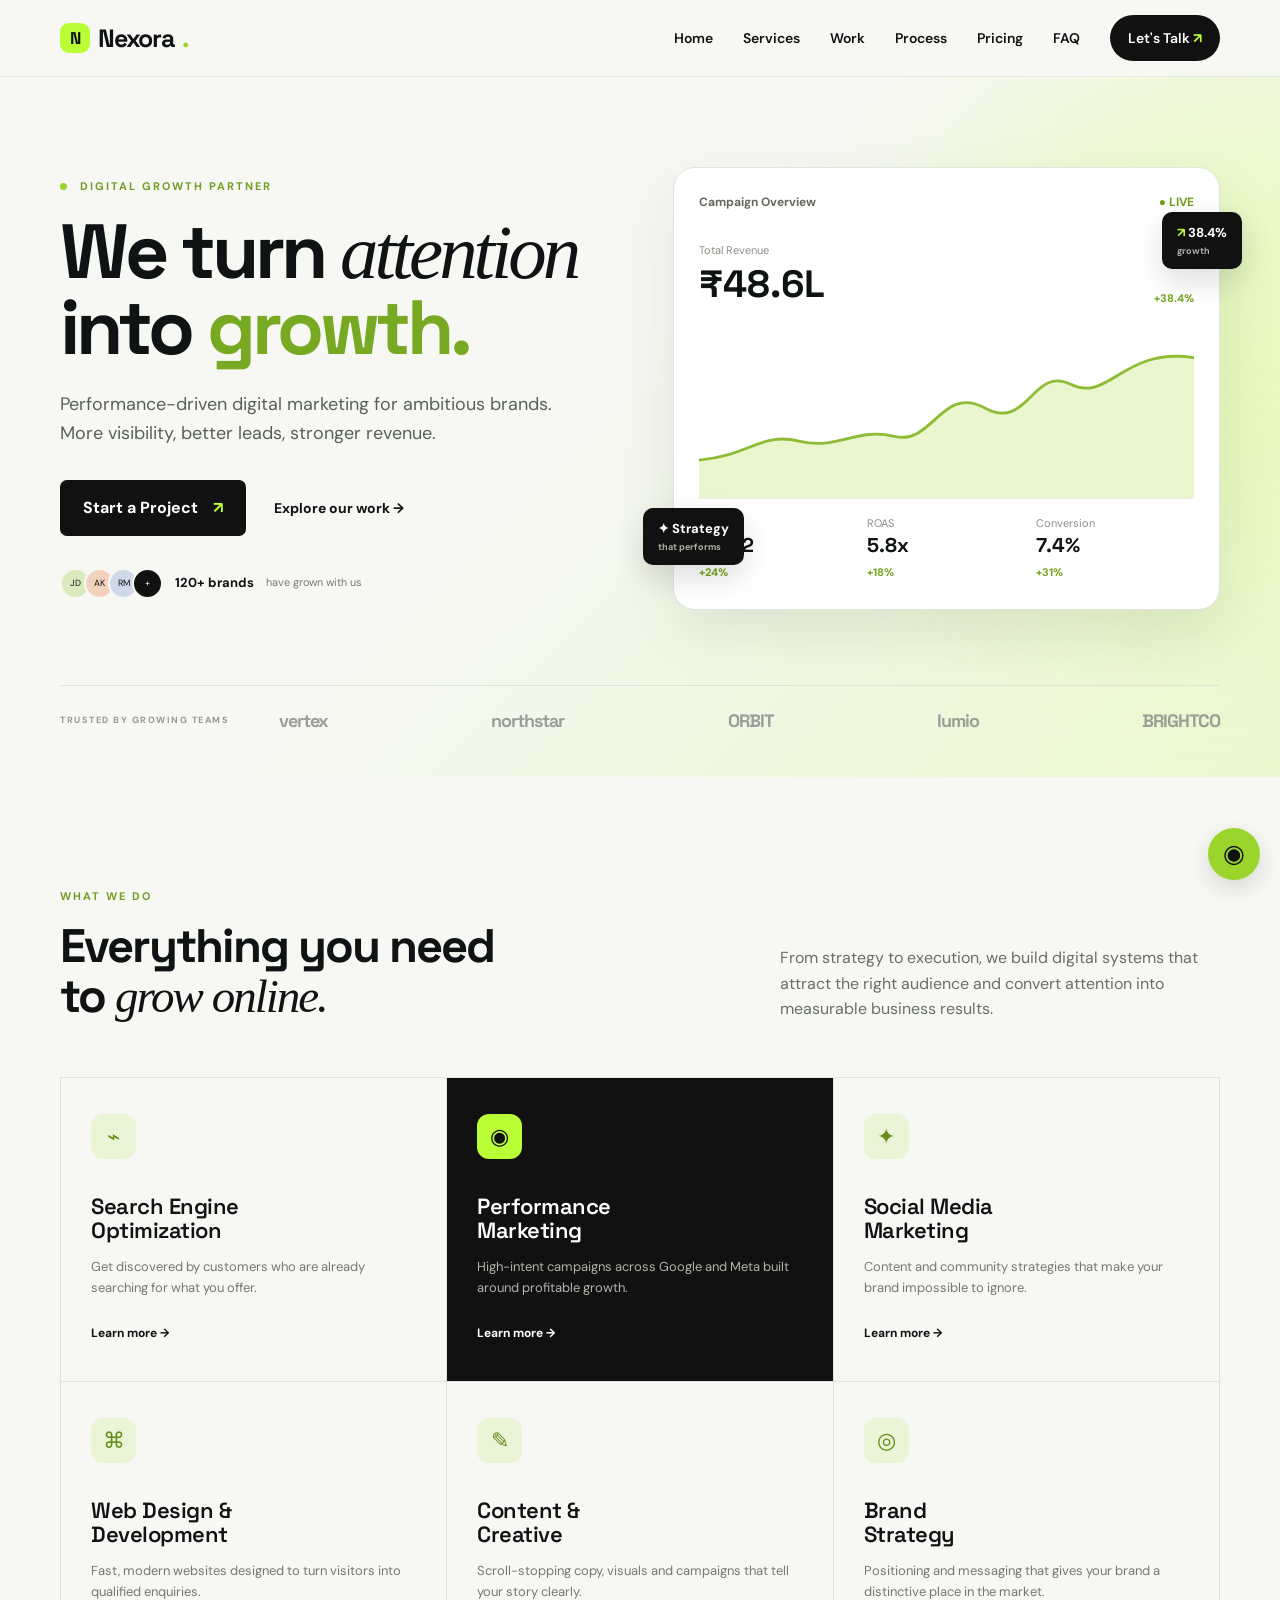
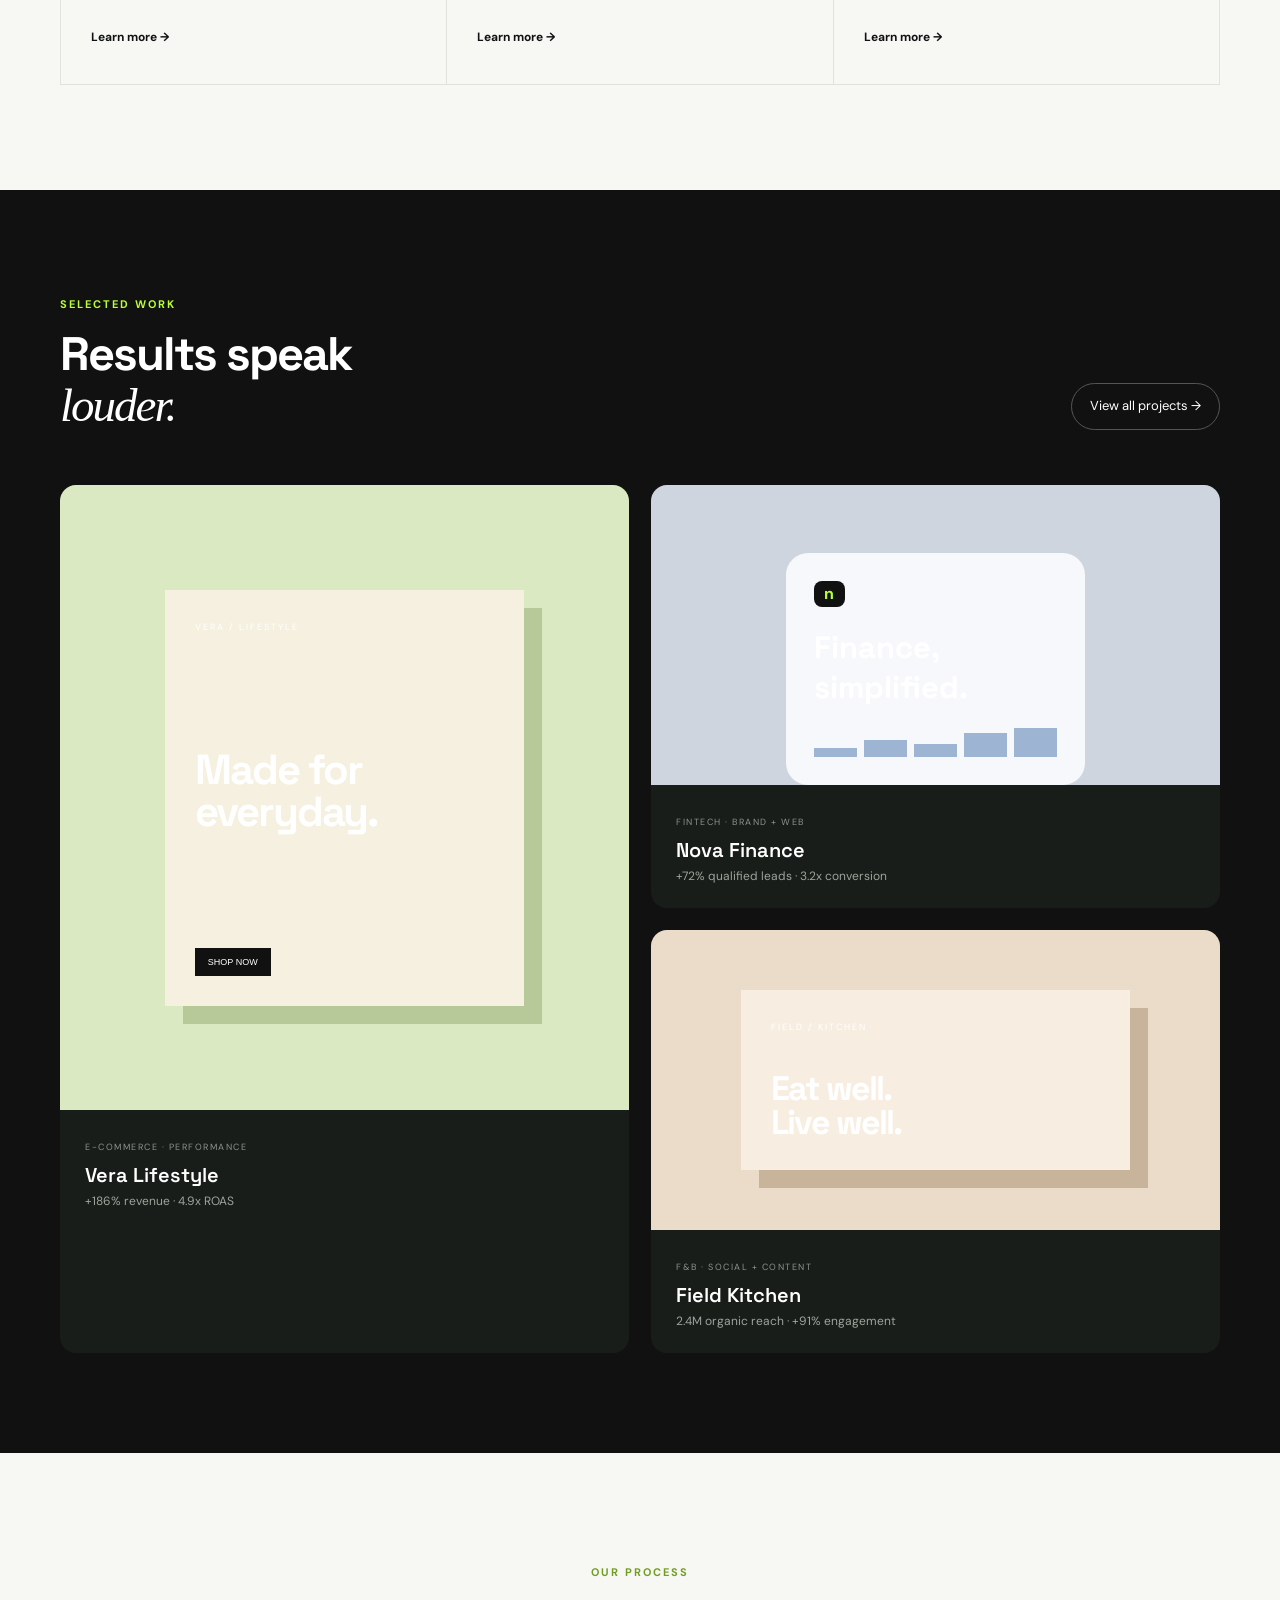
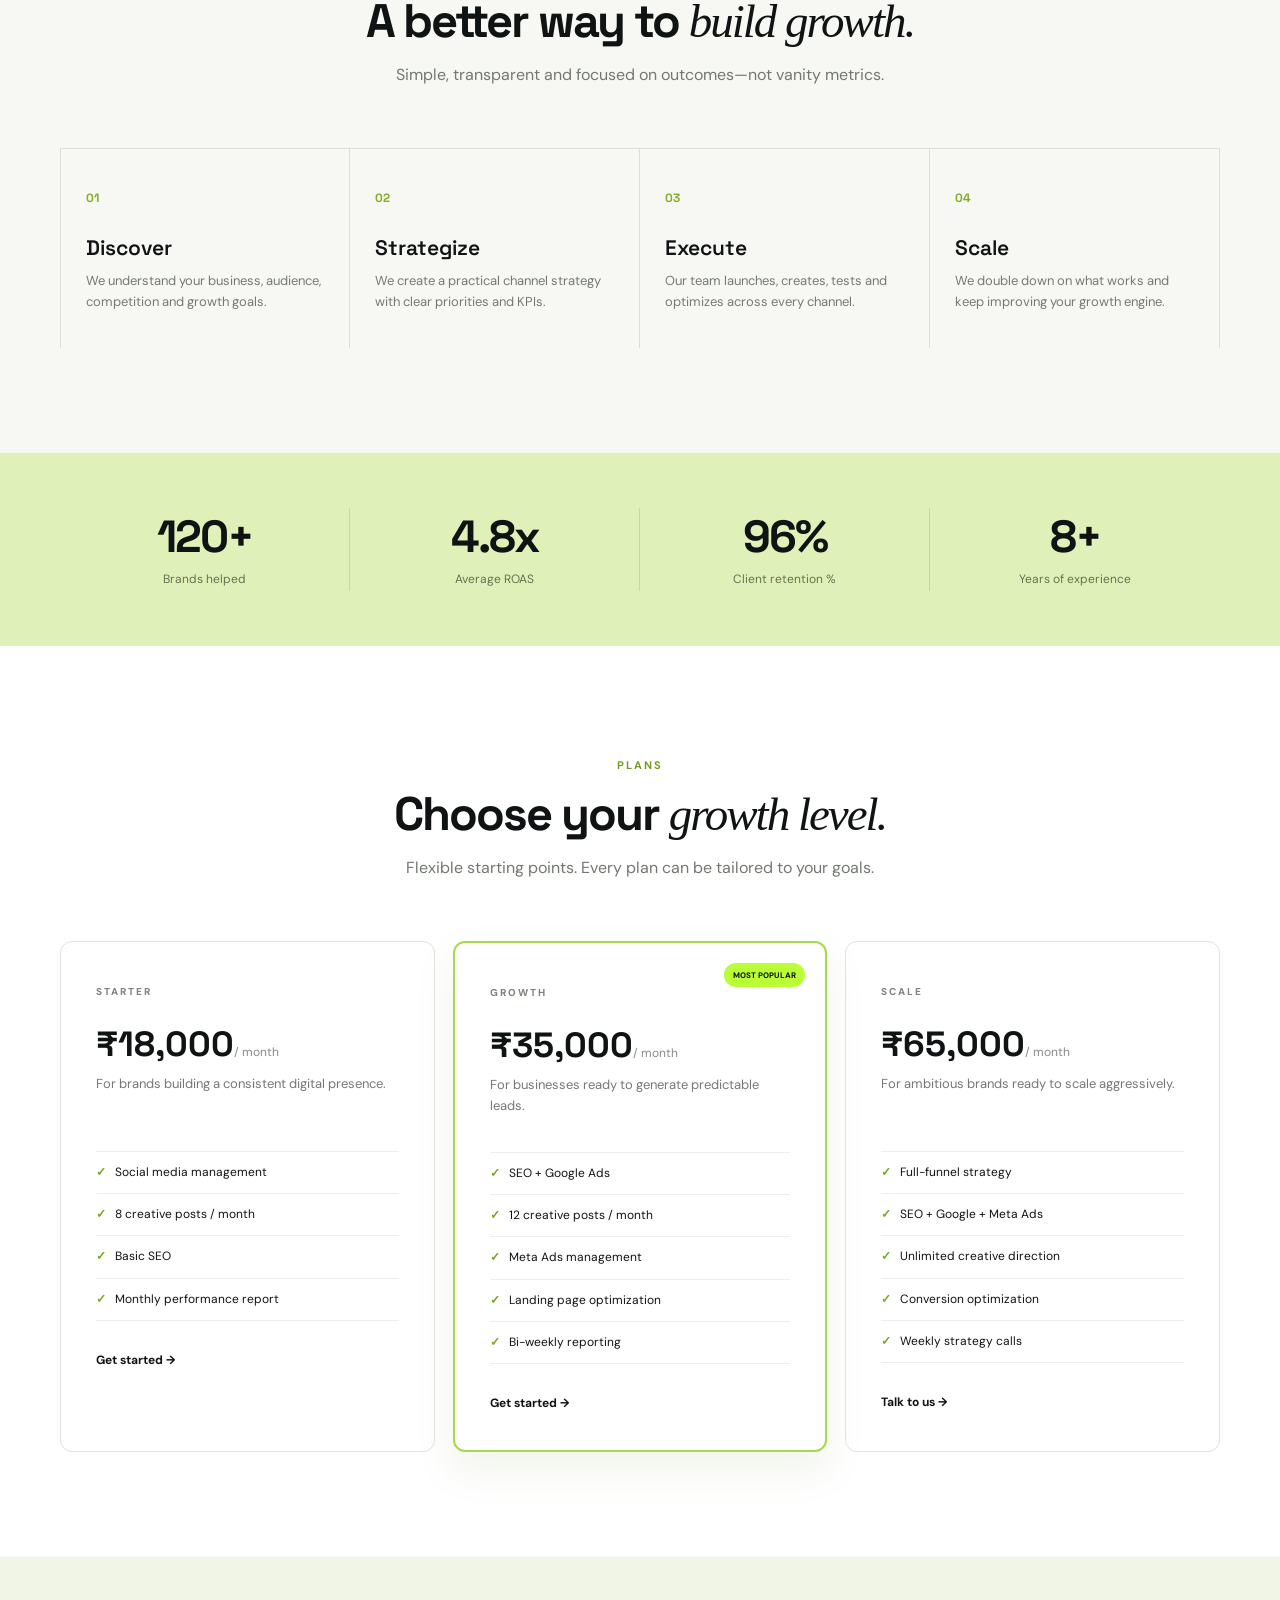
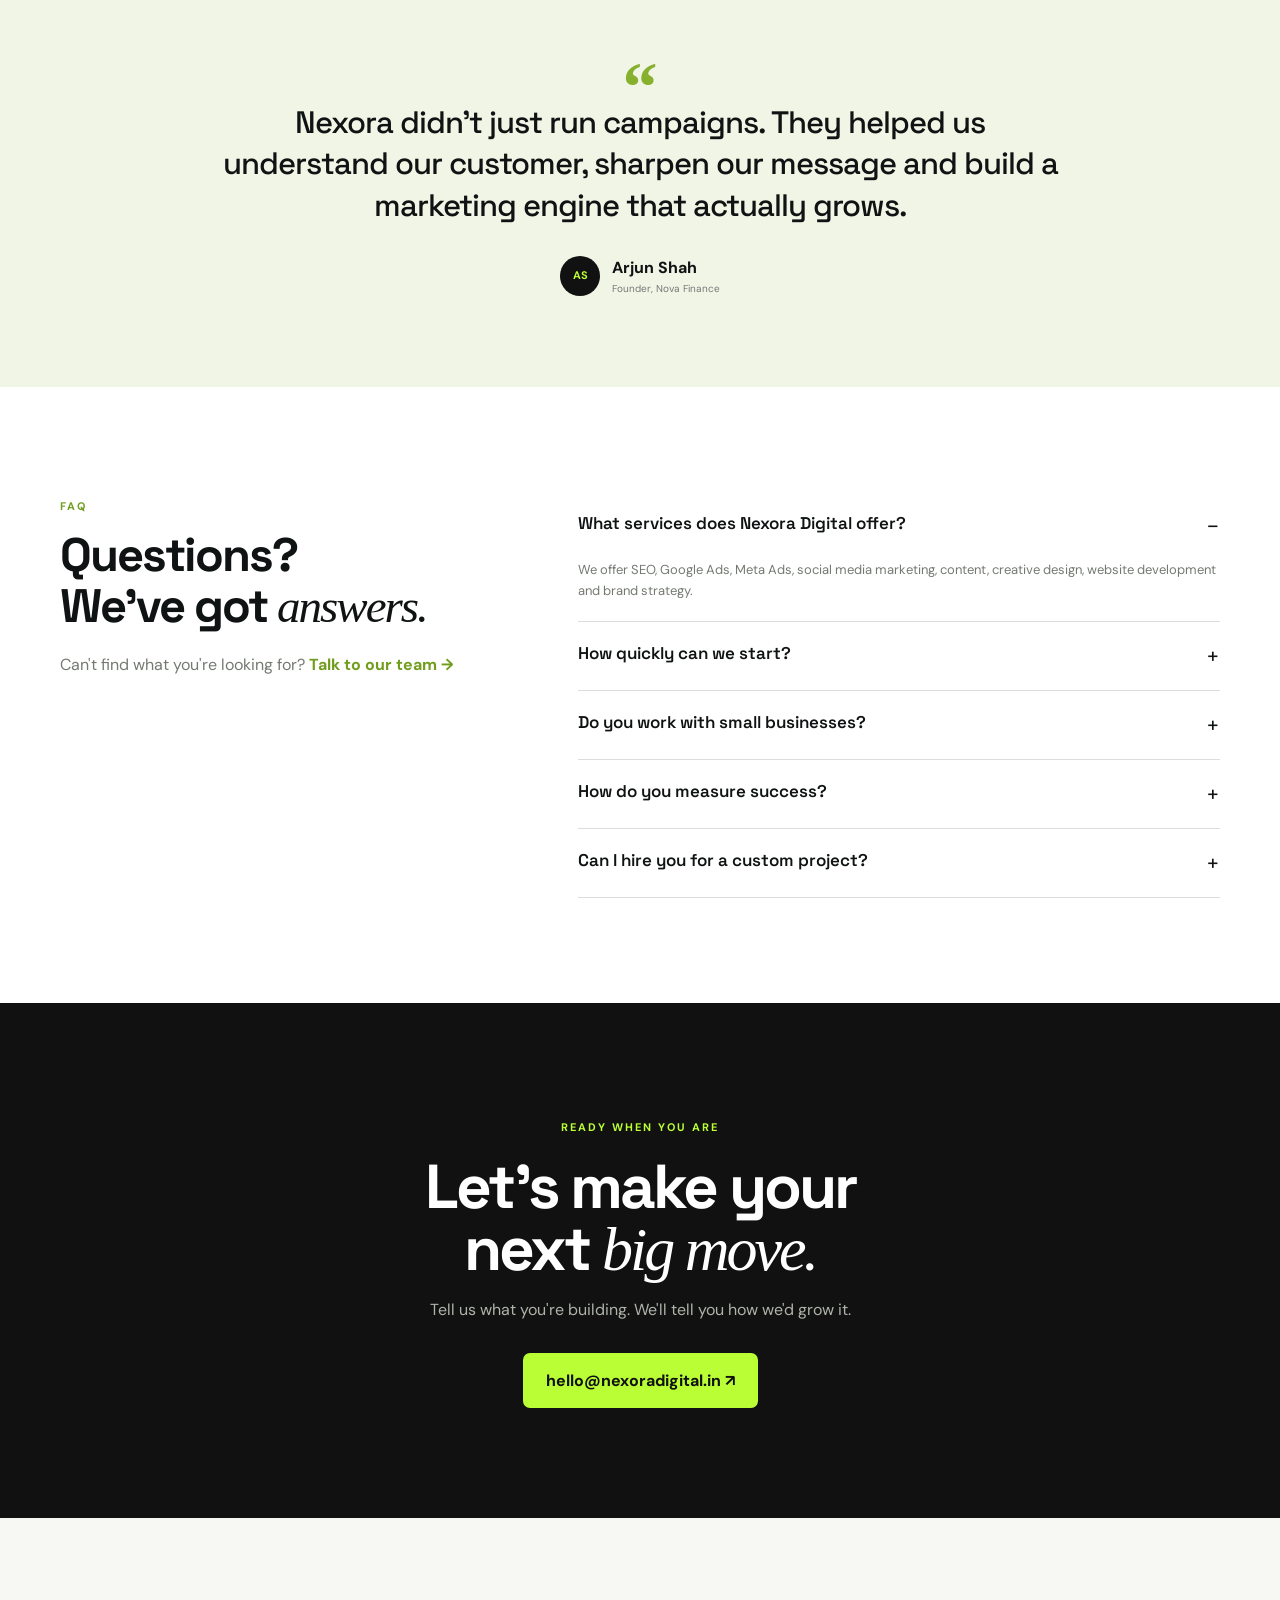
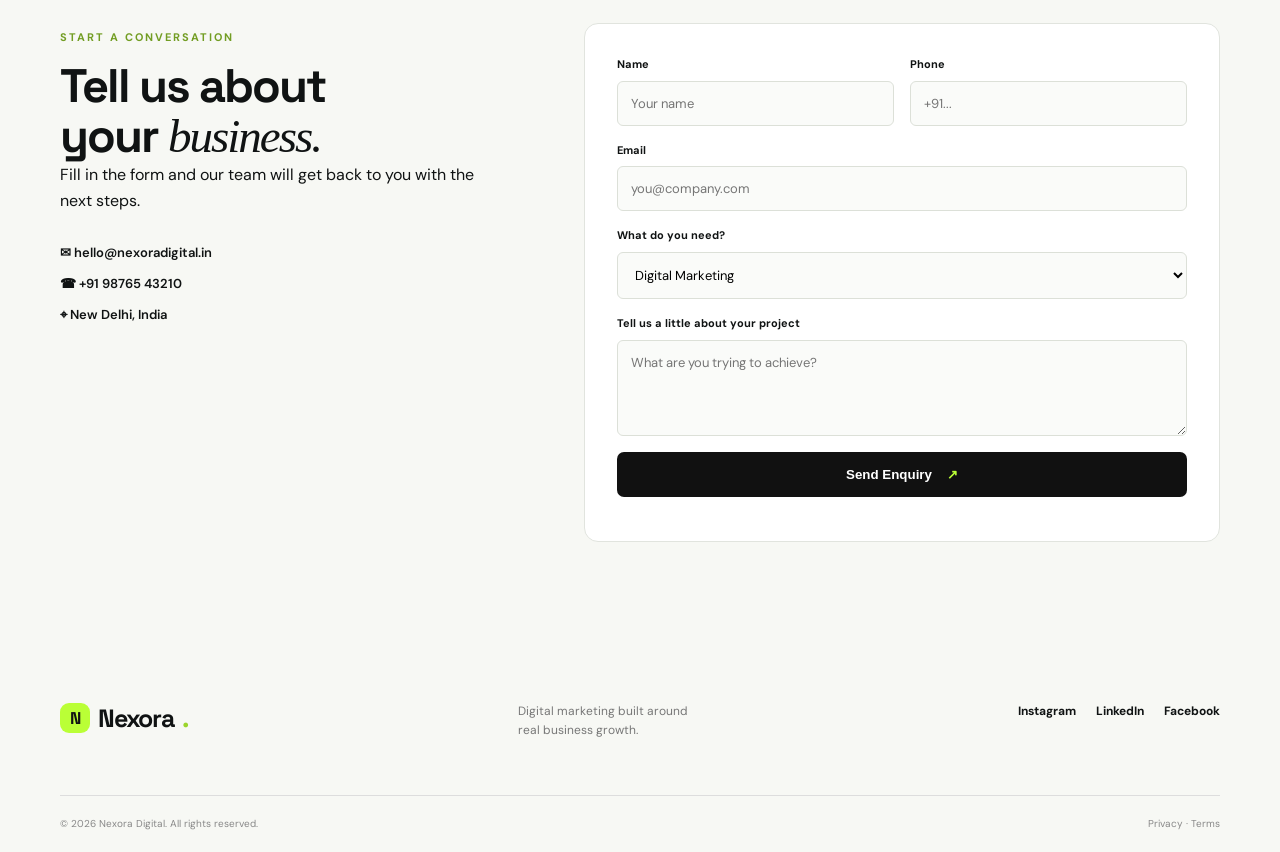
==== index.html @ 5e1df987 "Add files via upload" ====
<!DOCTYPE html>
<html lang="en">
<head>
  <meta charset="UTF-8">
  <meta name="viewport" content="width=device-width, initial-scale=1.0">
  <title>Nexora Digital — Digital Marketing & Growth Agency</title>
  <meta name="description" content="Nexora Digital helps brands grow with SEO, Google Ads, social media marketing, web design and performance marketing.">
  <meta name="keywords" content="digital marketing agency, SEO, Google Ads, social media marketing, PPC, website development">
  <meta name="author" content="Nexora Digital">
  <meta property="og:title" content="Nexora Digital — Digital Marketing & Growth Agency">
  <meta property="og:description" content="Smart digital marketing strategies designed to turn clicks into customers.">
  <meta property="og:type" content="website">
  <link rel="icon" href="data:image/svg+xml,%3Csvg xmlns='http://www.w3.org/2000/svg' viewBox='0 0 100 100'%3E%3Ctext y='.9em' font-size='90'%3EN%3C/text%3E%3C/svg%3E">
  <link rel="preconnect" href="https://fonts.googleapis.com">
  <link rel="preconnect" href="https://fonts.gstatic.com" crossorigin>
  <link href="https://fonts.googleapis.com/css2?family=DM+Sans:wght@400;500;600;700&family=Space+Grotesk:wght@500;600;700&display=swap" rel="stylesheet">
  <link rel="stylesheet" href="style.css">
</head>
<body>
<header class="header">
  <div class="container nav">
    <a class="logo" href="#home"><span>N</span>Nexora<span class="logo-dot">.</span></a>
    <button class="menu-btn" aria-label="Open menu">☰</button>
    <nav id="navMenu">
      <a href="#home">Home</a><a href="#services">Services</a><a href="#work">Work</a>
      <a href="#process">Process</a><a href="#pricing">Pricing</a><a href="#faq">FAQ</a>
      <a class="nav-cta" href="#contact">Let's Talk <b>↗</b></a>
    </nav>
  </div>
</header>

<main>
<section class="hero" id="home">
  <div class="hero-glow"></div>
  <div class="container hero-grid">
    <div class="hero-copy reveal">
      <div class="eyebrow"><i></i> DIGITAL GROWTH PARTNER</div>
      <h1>We turn <em>attention</em><br>into <span>growth.</span></h1>
      <p>Performance-driven digital marketing for ambitious brands. More visibility, better leads, stronger revenue.</p>
      <div class="hero-actions"><a class="btn btn-primary" href="#contact">Start a Project <b>↗</b></a><a class="text-link" href="#work">Explore our work →</a></div>
      <div class="mini-proof"><div class="avatars"><span>JD</span><span>AK</span><span>RM</span><span>+</span></div><strong>120+ brands</strong><small>have grown with us</small></div>
    </div>
    <div class="hero-card-wrap reveal">
      <div class="dashboard">
        <div class="dash-top"><span>Campaign Overview</span><span class="live">● LIVE</span></div>
        <div class="chart-head"><div><small>Total Revenue</small><strong>₹48.6L</strong></div><span>+38.4%</span></div>
        <div class="chart"><svg viewBox="0 0 520 190" preserveAspectRatio="none"><path class="area" d="M0 150 C55 145 65 120 105 130 S165 115 205 125 S255 70 300 95 S350 50 390 70 S445 30 520 42 V190 H0Z"/><path class="line" d="M0 150 C55 145 65 120 105 130 S165 115 205 125 S255 70 300 95 S350 50 390 70 S445 30 520 42"/></svg></div>
        <div class="metrics"><div><small>Leads</small><strong>3,842</strong><span>+24%</span></div><div><small>ROAS</small><strong>5.8x</strong><span>+18%</span></div><div><small>Conversion</small><strong>7.4%</strong><span>+31%</span></div></div>
      </div>
      <div class="floating-tag tag-one">↗ 38.4% <small>growth</small></div>
      <div class="floating-tag tag-two">✦ Strategy<br><small>that performs</small></div>
    </div>
  </div>
  <div class="container trust"><span>TRUSTED BY GROWING TEAMS</span><div><b>vertex</b><b>northstar</b><b>ORBIT</b><b>lumio</b><b>BRIGHTCO</b></div></div>
</section>

<section class="section" id="services">
  <div class="container">
    <div class="section-head reveal"><div><span class="kicker">WHAT WE DO</span><h2>Everything you need<br>to <em>grow online.</em></h2></div><p>From strategy to execution, we build digital systems that attract the right audience and convert attention into measurable business results.</p></div>
    <div class="service-grid">
      <article class="service reveal"><div class="icon">⌁</div><h3>Search Engine<br>Optimization</h3><p>Get discovered by customers who are already searching for what you offer.</p><a href="#contact">Learn more →</a></article>
      <article class="service featured reveal"><div class="icon">◉</div><h3>Performance<br>Marketing</h3><p>High-intent campaigns across Google and Meta built around profitable growth.</p><a href="#contact">Learn more →</a></article>
      <article class="service reveal"><div class="icon">✦</div><h3>Social Media<br>Marketing</h3><p>Content and community strategies that make your brand impossible to ignore.</p><a href="#contact">Learn more →</a></article>
      <article class="service reveal"><div class="icon">⌘</div><h3>Web Design &<br>Development</h3><p>Fast, modern websites designed to turn visitors into qualified enquiries.</p><a href="#contact">Learn more →</a></article>
      <article class="service reveal"><div class="icon">✎</div><h3>Content &<br>Creative</h3><p>Scroll-stopping copy, visuals and campaigns that tell your story clearly.</p><a href="#contact">Learn more →</a></article>
      <article class="service reveal"><div class="icon">◎</div><h3>Brand<br>Strategy</h3><p>Positioning and messaging that gives your brand a distinctive place in the market.</p><a href="#contact">Learn more →</a></article>
    </div>
  </div>
</section>

<section class="dark-section" id="work">
  <div class="container">
    <div class="section-head light reveal"><div><span class="kicker">SELECTED WORK</span><h2>Results speak<br><em>louder.</em></h2></div><a class="outline-btn" href="#contact">View all projects →</a></div>
    <div class="projects">
      <article class="project project-a reveal"><div class="project-visual"><div class="mock-store"><small>VERA / LIFESTYLE</small><strong>Made for<br>everyday.</strong><button>SHOP NOW</button></div></div><div class="project-info"><span>E-COMMERCE · PERFORMANCE</span><h3>Vera Lifestyle</h3><p>+186% revenue · 4.9x ROAS</p></div></article>
      <article class="project project-b reveal"><div class="project-visual"><div class="mock-app"><span>n</span><strong>Finance,<br>simplified.</strong><div class="bars"><i></i><i></i><i></i><i></i><i></i></div></div></div><div class="project-info"><span>FINTECH · BRAND + WEB</span><h3>Nova Finance</h3><p>+72% qualified leads · 3.2x conversion</p></div></article>
      <article class="project project-c reveal"><div class="project-visual"><div class="mock-food"><small>FIELD / KITCHEN</small><strong>Eat well.<br>Live well.</strong></div></div><div class="project-info"><span>F&amp;B · SOCIAL + CONTENT</span><h3>Field Kitchen</h3><p>2.4M organic reach · +91% engagement</p></div></article>
    </div>
  </div>
</section>

<section class="section process" id="process">
  <div class="container">
    <div class="center-head reveal"><span class="kicker">OUR PROCESS</span><h2>A better way to <em>build growth.</em></h2><p>Simple, transparent and focused on outcomes—not vanity metrics.</p></div>
    <div class="steps">
      <div class="step reveal"><b>01</b><span>Discover</span><p>We understand your business, audience, competition and growth goals.</p></div>
      <div class="step reveal"><b>02</b><span>Strategize</span><p>We create a practical channel strategy with clear priorities and KPIs.</p></div>
      <div class="step reveal"><b>03</b><span>Execute</span><p>Our team launches, creates, tests and optimizes across every channel.</p></div>
      <div class="step reveal"><b>04</b><span>Scale</span><p>We double down on what works and keep improving your growth engine.</p></div>
    </div>
  </div>
</section>

<section class="numbers">
  <div class="container number-grid">
    <div><strong data-count="120">0</strong><span>Brands helped</span></div><div><strong data-count="4.8">0</strong><span>Average ROAS</span></div><div><strong data-count="96">0</strong><span>Client retention %</span></div><div><strong data-count="8">0</strong><span>Years of experience</span></div>
  </div>
</section>

<section class="section pricing" id="pricing">
  <div class="container">
    <div class="center-head reveal"><span class="kicker">PLANS</span><h2>Choose your <em>growth level.</em></h2><p>Flexible starting points. Every plan can be tailored to your goals.</p></div>
    <div class="price-grid">
      <article class="price reveal"><span>STARTER</span><h3>₹18,000<small>/ month</small></h3><p>For brands building a consistent digital presence.</p><ul><li>Social media management</li><li>8 creative posts / month</li><li>Basic SEO</li><li>Monthly performance report</li></ul><a href="#contact">Get started →</a></article>
      <article class="price popular reveal"><label>MOST POPULAR</label><span>GROWTH</span><h3>₹35,000<small>/ month</small></h3><p>For businesses ready to generate predictable leads.</p><ul><li>SEO + Google Ads</li><li>12 creative posts / month</li><li>Meta Ads management</li><li>Landing page optimization</li><li>Bi-weekly reporting</li></ul><a href="#contact">Get started →</a></article>
      <article class="price reveal"><span>SCALE</span><h3>₹65,000<small>/ month</small></h3><p>For ambitious brands ready to scale aggressively.</p><ul><li>Full-funnel strategy</li><li>SEO + Google + Meta Ads</li><li>Unlimited creative direction</li><li>Conversion optimization</li><li>Weekly strategy calls</li></ul><a href="#contact">Talk to us →</a></article>
    </div>
  </div>
</section>

<section class="testimonial">
  <div class="container quote reveal"><div class="quote-mark">“</div><blockquote>Nexora didn't just run campaigns. They helped us understand our customer, sharpen our message and build a marketing engine that actually grows.</blockquote><div class="person"><span>AS</span><div><strong>Arjun Shah</strong><small>Founder, Nova Finance</small></div></div></div>
</section>

<section class="section faq" id="faq">
  <div class="container faq-grid">
    <div class="reveal"><span class="kicker">FAQ</span><h2>Questions?<br>We've got <em>answers.</em></h2><p>Can't find what you're looking for? <a href="#contact">Talk to our team →</a></p></div>
    <div class="accordion">
      <details class="reveal" open><summary>What services does Nexora Digital offer?</summary><p>We offer SEO, Google Ads, Meta Ads, social media marketing, content, creative design, website development and brand strategy.</p></details>
      <details class="reveal"><summary>How quickly can we start?</summary><p>After an initial discovery call, we can normally prepare a launch plan within a few working days.</p></details>
      <details class="reveal"><summary>Do you work with small businesses?</summary><p>Yes. Our plans are designed for startups, local businesses, growing companies and established brands.</p></details>
      <details class="reveal"><summary>How do you measure success?</summary><p>We align KPIs to your business goals—qualified leads, sales, revenue, ROAS, organic visibility and conversion rate.</p></details>
      <details class="reveal"><summary>Can I hire you for a custom project?</summary><p>Absolutely. We can create a custom scope for websites, campaigns, branding, SEO audits or specific marketing needs.</p></details>
    </div>
  </div>
</section>

<section class="cta" id="contact">
  <div class="container cta-inner reveal"><span class="kicker">READY WHEN YOU ARE</span><h2>Let's make your<br>next <em>big move.</em></h2><p>Tell us what you're building. We'll tell you how we'd grow it.</p><a class="btn btn-light" href="mailto:hello@nexoradigital.in">hello@nexoradigital.in ↗</a></div>
</section>

<section class="contact section">
  <div class="container contact-grid">
    <div class="reveal"><span class="kicker">START A CONVERSATION</span><h2>Tell us about<br>your <em>business.</em></h2><p>Fill in the form and our team will get back to you with the next steps.</p><div class="contact-details"><span>✉ hello@nexoradigital.in</span><span>☎ +91 98765 43210</span><span>⌖ New Delhi, India</span></div></div>
    <form class="contact-form reveal" id="contactForm">
      <div class="form-row"><label>Name<input type="text" name="name" placeholder="Your name" required></label><label>Phone<input type="tel" name="phone" placeholder="+91..." required></label></div>
      <label>Email<input type="email" name="email" placeholder="you@company.com" required></label>
      <label>What do you need?<select name="service"><option>Digital Marketing</option><option>SEO</option><option>Google / Meta Ads</option><option>Social Media</option><option>Website Development</option><option>Branding & Creative</option></select></label>
      <label>Tell us a little about your project<textarea name="message" rows="4" placeholder="What are you trying to achieve?"></textarea></label>
      <button class="btn btn-primary" type="submit">Send Enquiry <b>↗</b></button>
      <p class="form-note" id="formMessage"></p>
    </form>
  </div>
</section>
</main>

<footer>
  <div class="container footer-top"><a class="logo" href="#home"><span>N</span>Nexora<span class="logo-dot">.</span></a><p>Digital marketing built around<br>real business growth.</p><div class="socials"><a href="#">Instagram</a><a href="#">LinkedIn</a><a href="#">Facebook</a></div></div>
  <div class="container footer-bottom"><span>© 2026 Nexora Digital. All rights reserved.</span><span>Privacy · Terms</span></div>
</footer>
<a class="whatsapp" href="https://wa.me/919876543210" target="_blank" aria-label="WhatsApp">◉</a>
<script src="script.js"></script>
</body>
</html>
---- style.css ----
*{box-sizing:border-box;margin:0;padding:0}html{scroll-behavior:smooth}body{font-family:"DM Sans",sans-serif;color:#101313;background:#f7f8f4;line-height:1.6}a{text-decoration:none;color:inherit}.container{width:min(1160px,92%);margin:auto}.header{position:sticky;top:0;z-index:20;background:rgba(247,248,244,.9);backdrop-filter:blur(16px);border-bottom:1px solid #e5e7e2}.nav{height:76px;display:flex;align-items:center;justify-content:space-between}.logo{font:700 25px "Space Grotesk";letter-spacing:-1.2px;display:flex;align-items:center;gap:8px}.logo>span:first-child{width:30px;height:30px;border-radius:9px;background:#baff36;display:grid;place-items:center;font-size:17px}.logo-dot{color:#9bd52c}.nav nav{display:flex;align-items:center;gap:30px;font-size:14px;font-weight:600}.nav nav>a:not(.nav-cta):hover,.text-link:hover{color:#70a51c}.nav-cta{background:#111;padding:12px 18px;border-radius:30px;color:white}.nav-cta b{color:#baff36}.menu-btn{display:none;border:0;background:none;font-size:26px}.hero{position:relative;overflow:hidden;padding:90px 0 45px;background:linear-gradient(135deg,#f7f8f4 45%,#eaf8ce)}.hero-glow{position:absolute;width:520px;height:520px;border-radius:50%;background:#cfff69;filter:blur(100px);opacity:.25;right:-180px;top:0}.hero-grid{display:grid;grid-template-columns:1fr 1fr;gap:65px;align-items:center}.eyebrow,.kicker{font-size:11px;letter-spacing:2px;font-weight:700;color:#729d23}.eyebrow i{display:inline-block;width:7px;height:7px;border-radius:50%;background:#9bd52c;margin-right:8px}.hero h1{font:700 clamp(52px,6vw,82px)/.98 "Space Grotesk";letter-spacing:-4px;margin:18px 0 25px}.hero h1 em,h2 em{font-family:Georgia,serif;font-weight:400}.hero h1 span{color:#78a923}.hero-copy>p{max-width:530px;color:#59605a;font-size:18px}.hero-actions{display:flex;align-items:center;gap:28px;margin:32px 0}.btn{display:inline-flex;align-items:center;justify-content:center;gap:15px;padding:15px 23px;border-radius:7px;font-weight:700;border:0;cursor:pointer}.btn-primary{background:#111;color:#fff}.btn-primary b{color:#baff36}.text-link{font-weight:700;font-size:14px}.mini-proof{display:flex;align-items:center;gap:12px;font-size:13px}.mini-proof small{color:#777}.avatars{display:flex}.avatars span{width:31px;height:31px;border-radius:50%;display:grid;place-items:center;background:#ddd;border:2px solid #f7f8f4;font-size:9px;margin-left:-7px}.avatars span:first-child{margin-left:0;background:#d9ebbd}.avatars span:nth-child(2){background:#f2d2bc}.avatars span:nth-child(3){background:#cdd8e8}.avatars span:last-child{background:#111;color:#fff}.hero-card-wrap{position:relative}.dashboard{background:#fff;border:1px solid #e1e5dd;border-radius:22px;padding:25px;box-shadow:0 25px 60px rgba(38,55,15,.1)}.dash-top{display:flex;justify-content:space-between;font-size:12px;font-weight:700;color:#62685e}.live{color:#6f9c1c}.chart-head{display:flex;justify-content:space-between;align-items:end;margin-top:30px}.chart-head small,.metrics small{display:block;color:#8a9087;font-size:11px}.chart-head strong{font:700 38px "Space Grotesk";display:block}.chart-head>span,.metrics span{color:#73a51d;font-size:11px;font-weight:700}.chart{height:180px;margin-top:10px}.chart svg{width:100%;height:100%}.line{fill:none;stroke:#8ebc35;stroke-width:3}.area{fill:#e9f6ce}.metrics{display:grid;grid-template-columns:repeat(3,1fr);gap:10px;border-top:1px solid #edf0ea;padding-top:16px}.metrics strong{font:700 20px "Space Grotesk";display:block}.floating-tag{position:absolute;background:#111;color:white;border-radius:10px;padding:11px 15px;font-weight:700;font-size:13px;box-shadow:0 12px 30px #0002}.floating-tag small{display:block;color:#aeb4aa;font-size:9px}.tag-one{right:-22px;top:45px}.tag-one:first-letter{color:#baff36}.tag-two{left:-30px;bottom:45px}.trust{margin-top:75px;border-top:1px solid #dfe4d8;padding-top:23px;display:flex;align-items:center;gap:50px;color:#949a91}.trust>span{font-size:9px;letter-spacing:1.5px;font-weight:700}.trust div{display:flex;justify-content:space-between;flex:1;align-items:center;gap:25px}.trust b{font:700 18px "Space Grotesk";letter-spacing:-1px;color:#9a9e97}.section{padding:105px 0}.section-head{display:flex;justify-content:space-between;align-items:end;margin-bottom:55px;gap:50px}.section-head h2,.center-head h2,.faq h2,.contact h2{font:700 47px/1.08 "Space Grotesk";letter-spacing:-2px;margin-top:13px}.section-head>p{max-width:440px;color:#686f67}.service-grid{display:grid;grid-template-columns:repeat(3,1fr);border-top:1px solid #dfe3dc;border-left:1px solid #dfe3dc}.service{padding:36px 30px;border-right:1px solid #dfe3dc;border-bottom:1px solid #dfe3dc;min-height:260px;transition:.3s}.service:hover{background:#fff;transform:translateY(-4px)}.service.featured{background:#111;color:#fff}.icon{width:45px;height:45px;border-radius:12px;background:#eaf4d6;display:grid;place-items:center;font-size:22px;margin-bottom:35px;color:#648e18}.featured .icon{background:#baff36;color:#111}.service h3{font:600 22px/1.1 "Space Grotesk";letter-spacing:-.5px}.service p{font-size:13px;color:#737971;margin:15px 0 20px}.featured p{color:#aeb4aa}.service a{font-size:12px;font-weight:700}.dark-section{background:#111;color:#fff;padding:100px 0}.light .kicker{color:#baff36}.light h2{color:#fff}.outline-btn{border:1px solid #555;color:#fff;border-radius:30px;padding:12px 18px;font-size:13px}.projects{display:grid;grid-template-columns:1fr 1fr;gap:22px}.project{background:#191d19;border-radius:16px;overflow:hidden}.project:first-child{grid-row:span 2}.project-visual{height:300px;display:grid;place-items:center;padding:35px}.project:first-child .project-visual{height:625px}.project-a .project-visual{background:#dbe9c2}.project-b .project-visual{background:#cfd5df}.project-c .project-visual{background:#eadcc9}.mock-store{width:72%;height:75%;background:#f5f0df;padding:30px;display:flex;flex-direction:column;justify-content:space-between;box-shadow:18px 18px 0 #b7c899}.mock-store small,.mock-food small{font-size:9px;letter-spacing:2px}.mock-store strong,.mock-food strong{font:700 42px/1 "Space Grotesk";letter-spacing:-2px}.mock-store button{width:max-content;border:0;padding:9px 13px;background:#111;color:white;font-size:9px}.mock-app{width:60%;height:78%;background:#f6f8fb;border-radius:22px;padding:28px;display:flex;flex-direction:column;gap:20px}.mock-app>span{background:#111;color:#baff36;border-radius:8px;width:31px;height:31px;display:grid;place-items:center;font-weight:700}.mock-app strong{font:700 31px "Space Grotesk"}.bars{display:flex;align-items:end;gap:7px;height:90px}.bars i{width:18%;background:#9db5d2;height:30%}.bars i:nth-child(2){height:55%}.bars i:nth-child(3){height:43%}.bars i:nth-child(4){height:78%}.bars i:nth-child(5){height:95%}.mock-food{width:78%;height:78%;background:#f7eee1;padding:30px;display:flex;flex-direction:column;justify-content:space-between;box-shadow:18px 18px 0 #c8b49a}.mock-food strong{font-size:34px}.project-info{padding:22px 25px}.project-info span{font-size:9px;letter-spacing:1.5px;color:#8d948c}.project-info h3{font:600 20px "Space Grotesk";margin:4px 0}.project-info p{font-size:12px;color:#9da49c}.center-head{text-align:center;max-width:650px;margin:0 auto 60px}.center-head>p{color:#727870;margin-top:15px}.steps{display:grid;grid-template-columns:repeat(4,1fr);border-top:1px solid #ddd}.step{padding:35px 25px;border-right:1px solid #ddd}.step:first-child{border-left:1px solid #ddd}.step b{font:700 12px "Space Grotesk";color:#82ad27}.step span{display:block;font:600 21px "Space Grotesk";margin:25px 0 10px}.step p{font-size:13px;color:#747a72}.numbers{background:#dff1b8;padding:55px 0}.number-grid{display:grid;grid-template-columns:repeat(4,1fr);text-align:center}.number-grid div{border-right:1px solid #c6daa0}.number-grid div:last-child{border:0}.number-grid strong{display:block;font:700 45px "Space Grotesk";letter-spacing:-2px}.number-grid span{font-size:12px;color:#657254}.pricing{background:#fff}.price-grid{display:grid;grid-template-columns:repeat(3,1fr);gap:18px}.price{border:1px solid #e0e4dc;padding:35px;border-radius:12px;position:relative}.price.popular{border:2px solid #a8d84b;box-shadow:0 18px 40px #688b2618}.price label{position:absolute;right:20px;top:20px;background:#baff36;padding:6px 9px;border-radius:20px;font-size:8px;font-weight:800}.price>span{font-size:10px;letter-spacing:2px;font-weight:800;color:#7d847a}.price h3{font:700 35px "Space Grotesk";margin:20px 0 8px}.price h3 small{font:400 12px "DM Sans";color:#888}.price>p{font-size:13px;color:#777;min-height:52px}.price ul{list-style:none;margin:25px 0;border-top:1px solid #eee}.price li{padding:11px 0;border-bottom:1px solid #eee;font-size:12px}.price li:before{content:"✓";color:#77a51e;font-weight:bold;margin-right:9px}.price>a{font-size:12px;font-weight:700}.testimonial{background:#f0f5e6;padding:90px 0}.quote{max-width:850px;text-align:center}.quote-mark{font:700 70px Georgia;color:#86b02d;height:55px}.quote blockquote{font:500 31px/1.35 "Space Grotesk";letter-spacing:-1px}.person{display:flex;justify-content:center;align-items:center;gap:12px;margin-top:28px}.person>span{width:40px;height:40px;background:#111;color:#baff36;border-radius:50%;display:grid;place-items:center;font-size:11px;font-weight:700}.person strong,.person small{display:block;text-align:left}.person small{font-size:10px;color:#777}.faq{background:#fff}.faq-grid{display:grid;grid-template-columns:.8fr 1.2fr;gap:90px}.faq p{color:#747a72;margin-top:20px}.faq a{font-weight:700;color:#719d1d}.accordion details{border-bottom:1px solid #ddd;padding:20px 0}.accordion summary{list-style:none;cursor:pointer;font:600 17px "Space Grotesk";display:flex;justify-content:space-between}.accordion summary:after{content:"+";font-size:22px;font-weight:400}.accordion details[open] summary:after{content:"−"}.accordion details p{font-size:13px;max-width:650px}.cta{background:#111;color:#fff;text-align:center;padding:110px 0}.cta .kicker{color:#baff36}.cta h2{font:700 62px/1 "Space Grotesk";letter-spacing:-3px;margin:17px 0}.cta h2 em{font-weight:400}.cta p{color:#aeb4aa;margin-bottom:30px}.btn-light{background:#baff36;color:#111}.contact-grid{display:grid;grid-template-columns:.8fr 1.2fr;gap:100px}.contact h2{margin-top:12px}.contact-details{display:flex;flex-direction:column;gap:10px;margin-top:30px;font-size:13px;font-weight:600}.contact-form{background:#fff;border:1px solid #e1e4de;border-radius:14px;padding:32px}.contact-form label{display:block;font-size:11px;font-weight:700;margin-bottom:16px}.form-row{display:grid;grid-template-columns:1fr 1fr;gap:16px}.contact-form input,.contact-form select,.contact-form textarea{width:100%;display:block;margin-top:7px;border:1px solid #dce0d8;border-radius:6px;padding:13px;font:13px "DM Sans";outline:none;background:#fafbf9}.contact-form input:focus,.contact-form textarea:focus,.contact-form select:focus{border-color:#9cc94c}.contact-form .btn{width:100%}.form-note{font-size:12px!important;margin:12px 0 0!important;color:#6d981c!important;text-align:center}.footer-top{padding:55px 0;display:flex;align-items:start;justify-content:space-between;border-bottom:1px solid #ddd}.footer-top p{font-size:12px;color:#777}.socials{display:flex;gap:20px;font-size:12px;font-weight:700}.footer-bottom{padding:20px 0;display:flex;justify-content:space-between;color:#888;font-size:10px}.whatsapp{position:fixed;right:20px;bottom:20px;width:52px;height:52px;background:#9bd52c;color:#111;border-radius:50%;display:grid;place-items:center;font-size:25px;box-shadow:0 8px 25px #0002;z-index:15}.reveal{opacity:0;transform:translateY(25px);transition:opacity .7s ease,transform .7s ease}.reveal.visible{opacity:1;transform:none}@media(max-width:900px){.nav nav{gap:15px}.hero-grid,.faq-grid,.contact-grid{grid-template-columns:1fr;gap:45px}.service-grid{grid-template-columns:repeat(2,1fr)}.projects{grid-template-columns:1fr}.project:first-child .project-visual,.project-visual{height:400px}.steps,.number-grid,.price-grid{grid-template-columns:repeat(2,1fr)}.step{border-bottom:1px solid #ddd}.section-head{display:block}.section-head>p{margin-top:20px}.trust{display:block}.trust div{margin-top:20px;flex-wrap:wrap}.hero-card-wrap{max-width:650px;margin:auto}}@media(max-width:650px){.nav{height:65px}.menu-btn{display:block}.nav nav{display:none;position:absolute;left:4%;right:4%;top:70px;background:#fff;padding:20px;border-radius:12px;box-shadow:0 15px 40px #0002;flex-direction:column;align-items:stretch}.nav nav.open{display:flex}.nav-cta{text-align:center}.hero{padding-top:65px}.hero h1{font-size:53px;letter-spacing:-3px}.hero-copy>p{font-size:16px}.hero-actions{flex-direction:column;align-items:start;gap:18px}.tag-one{right:-5px}.tag-two{left:-8px}.trust div{gap:18px}.trust div b{font-size:14px}.section,.dark-section{padding:75px 0}.section-head h2,.center-head h2,.faq h2,.contact h2{font-size:38px}.service-grid,.steps,.number-grid,.price-grid{grid-template-columns:1fr}.number-grid div{border-right:0;border-bottom:1px solid #c6daa0;padding:18px}.projects{display:block}.project{margin-bottom:18px}.project:first-child .project-visual,.project-visual{height:330px}.mock-store{width:80%;height:75%}.mock-store strong{font-size:32px}.cta h2{font-size:44px}.contact-grid{gap:40px}.form-row{grid-template-columns:1fr}.footer-top{display:block}.footer-top p{margin:20px 0}.socials{flex-wrap:wrap}.footer-bottom{gap:15px;flex-direction:column}.dashboard{padding:18px}.chart{height:130px}.chart-head strong{font-size:31px}}
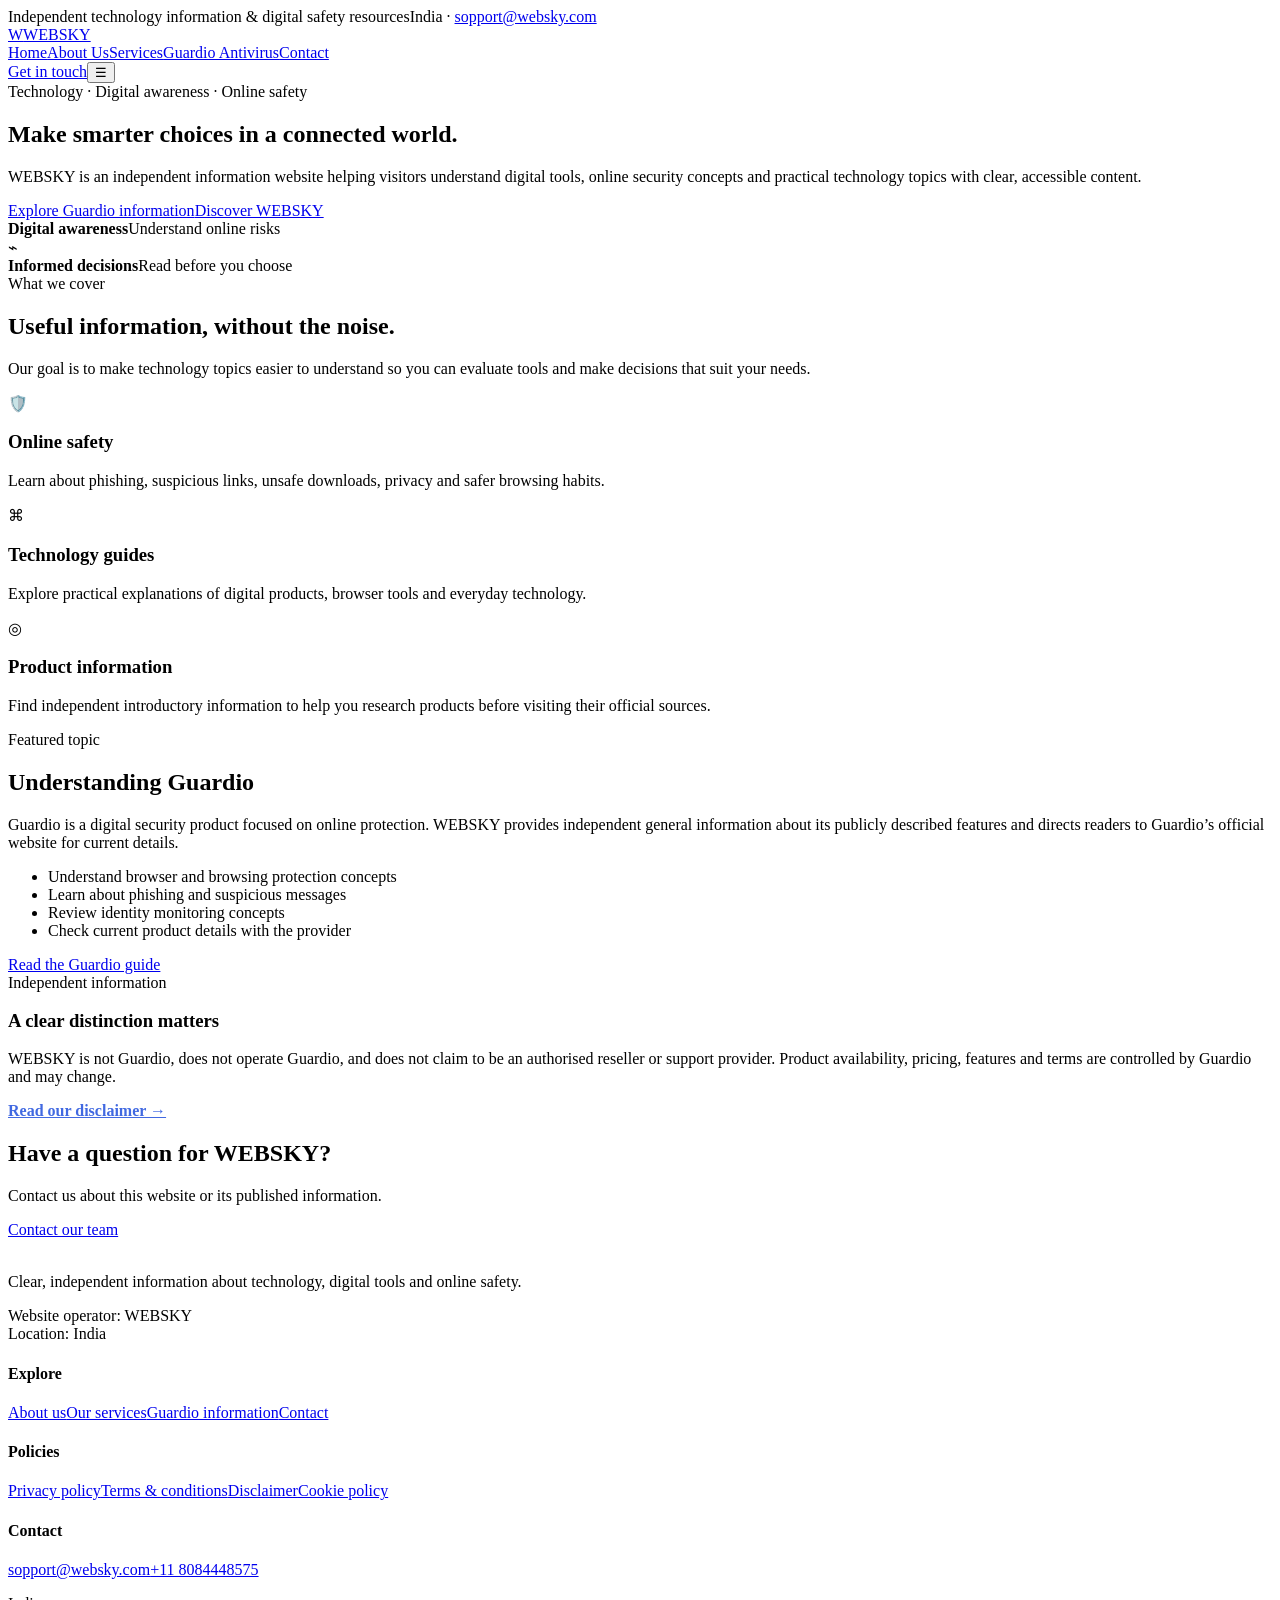
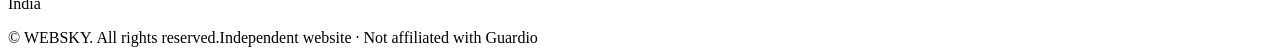
==== commit 122d783c: "Add files via upload" ====
--- a/index.html
+++ b/index.html
@@ -1,154 +1,24 @@
-<!DOCTYPE html>
-<html lang="en">
-<head>
-  <meta charset="UTF-8">
-  <meta name="viewport" content="width=device-width, initial-scale=1.0">
-  <title>Nexora Digital — Digital Marketing & Growth Agency</title>
-  <meta name="description" content="Nexora Digital helps brands grow with SEO, Google Ads, social media marketing, web design and performance marketing.">
-  <meta name="keywords" content="digital marketing agency, SEO, Google Ads, social media marketing, PPC, website development">
-  <meta name="author" content="Nexora Digital">
-  <meta property="og:title" content="Nexora Digital — Digital Marketing & Growth Agency">
-  <meta property="og:description" content="Smart digital marketing strategies designed to turn clicks into customers.">
-  <meta property="og:type" content="website">
-  <link rel="icon" href="data:image/svg+xml,%3Csvg xmlns='http://www.w3.org/2000/svg' viewBox='0 0 100 100'%3E%3Ctext y='.9em' font-size='90'%3EN%3C/text%3E%3C/svg%3E">
-  <link rel="preconnect" href="https://fonts.googleapis.com">
-  <link rel="preconnect" href="https://fonts.gstatic.com" crossorigin>
-  <link href="https://fonts.googleapis.com/css2?family=DM+Sans:wght@400;500;600;700&family=Space+Grotesk:wght@500;600;700&display=swap" rel="stylesheet">
-  <link rel="stylesheet" href="style.css">
-</head>
-<body>
-<header class="header">
-  <div class="container nav">
-    <a class="logo" href="#home"><span>N</span>Nexora<span class="logo-dot">.</span></a>
-    <button class="menu-btn" aria-label="Open menu">☰</button>
-    <nav id="navMenu">
-      <a href="#home">Home</a><a href="#services">Services</a><a href="#work">Work</a>
-      <a href="#process">Process</a><a href="#pricing">Pricing</a><a href="#faq">FAQ</a>
-      <a class="nav-cta" href="#contact">Let's Talk <b>↗</b></a>
-    </nav>
-  </div>
-</header>
+<!doctype html>
+<html lang="en"><head><meta charset="utf-8"><meta name="viewport" content="width=device-width, initial-scale=1">
+<title>Technology & Online Safety Information | WEBSKY</title><meta name="description" content="WEBSKY shares independent technology information, digital safety guidance and useful online resources.">
+<meta name="theme-color" content="#101a35"><link rel="stylesheet" href="assets/style.css"></head><body>
+<div class="topbar"><div class="wrap"><span>Independent technology information & digital safety resources</span><span>India · <a href="mailto:sopport@websky.com">sopport@websky.com</a></span></div></div>
+<header class="nav"><div class="wrap navin"><a class="brand" href="index.html"><span class="brandmark">W</span>WEBSKY</a>
+<nav class="links"><a class="active" href="index.html">Home</a><a class="" href="about.html">About Us</a><a class="" href="services.html">Services</a><a class="" href="guardio.html">Guardio Antivirus</a><a class="" href="contact.html">Contact</a></nav><a class="btn navcta" href="contact.html">Get in touch</a><button class="menu" aria-label="Toggle navigation" aria-expanded="false">☰</button></div></header>
 
-<main>
-<section class="hero" id="home">
-  <div class="hero-glow"></div>
-  <div class="container hero-grid">
-    <div class="hero-copy reveal">
-      <div class="eyebrow"><i></i> DIGITAL GROWTH PARTNER</div>
-      <h1>We turn <em>attention</em><br>into <span>growth.</span></h1>
-      <p>Performance-driven digital marketing for ambitious brands. More visibility, better leads, stronger revenue.</p>
-      <div class="hero-actions"><a class="btn btn-primary" href="#contact">Start a Project <b>↗</b></a><a class="text-link" href="#work">Explore our work →</a></div>
-      <div class="mini-proof"><div class="avatars"><span>JD</span><span>AK</span><span>RM</span><span>+</span></div><strong>120+ brands</strong><small>have grown with us</small></div>
-    </div>
-    <div class="hero-card-wrap reveal">
-      <div class="dashboard">
-        <div class="dash-top"><span>Campaign Overview</span><span class="live">● LIVE</span></div>
-        <div class="chart-head"><div><small>Total Revenue</small><strong>₹48.6L</strong></div><span>+38.4%</span></div>
-        <div class="chart"><svg viewBox="0 0 520 190" preserveAspectRatio="none"><path class="area" d="M0 150 C55 145 65 120 105 130 S165 115 205 125 S255 70 300 95 S350 50 390 70 S445 30 520 42 V190 H0Z"/><path class="line" d="M0 150 C55 145 65 120 105 130 S165 115 205 125 S255 70 300 95 S350 50 390 70 S445 30 520 42"/></svg></div>
-        <div class="metrics"><div><small>Leads</small><strong>3,842</strong><span>+24%</span></div><div><small>ROAS</small><strong>5.8x</strong><span>+18%</span></div><div><small>Conversion</small><strong>7.4%</strong><span>+31%</span></div></div>
-      </div>
-      <div class="floating-tag tag-one">↗ 38.4% <small>growth</small></div>
-      <div class="floating-tag tag-two">✦ Strategy<br><small>that performs</small></div>
-    </div>
-  </div>
-  <div class="container trust"><span>TRUSTED BY GROWING TEAMS</span><div><b>vertex</b><b>northstar</b><b>ORBIT</b><b>lumio</b><b>BRIGHTCO</b></div></div>
-</section>
-
-<section class="section" id="services">
-  <div class="container">
-    <div class="section-head reveal"><div><span class="kicker">WHAT WE DO</span><h2>Everything you need<br>to <em>grow online.</em></h2></div><p>From strategy to execution, we build digital systems that attract the right audience and convert attention into measurable business results.</p></div>
-    <div class="service-grid">
-      <article class="service reveal"><div class="icon">⌁</div><h3>Search Engine<br>Optimization</h3><p>Get discovered by customers who are already searching for what you offer.</p><a href="#contact">Learn more →</a></article>
-      <article class="service featured reveal"><div class="icon">◉</div><h3>Performance<br>Marketing</h3><p>High-intent campaigns across Google and Meta built around profitable growth.</p><a href="#contact">Learn more →</a></article>
-      <article class="service reveal"><div class="icon">✦</div><h3>Social Media<br>Marketing</h3><p>Content and community strategies that make your brand impossible to ignore.</p><a href="#contact">Learn more →</a></article>
-      <article class="service reveal"><div class="icon">⌘</div><h3>Web Design &<br>Development</h3><p>Fast, modern websites designed to turn visitors into qualified enquiries.</p><a href="#contact">Learn more →</a></article>
-      <article class="service reveal"><div class="icon">✎</div><h3>Content &<br>Creative</h3><p>Scroll-stopping copy, visuals and campaigns that tell your story clearly.</p><a href="#contact">Learn more →</a></article>
-      <article class="service reveal"><div class="icon">◎</div><h3>Brand<br>Strategy</h3><p>Positioning and messaging that gives your brand a distinctive place in the market.</p><a href="#contact">Learn more →</a></article>
-    </div>
-  </div>
-</section>
-
-<section class="dark-section" id="work">
-  <div class="container">
-    <div class="section-head light reveal"><div><span class="kicker">SELECTED WORK</span><h2>Results speak<br><em>louder.</em></h2></div><a class="outline-btn" href="#contact">View all projects →</a></div>
-    <div class="projects">
-      <article class="project project-a reveal"><div class="project-visual"><div class="mock-store"><small>VERA / LIFESTYLE</small><strong>Made for<br>everyday.</strong><button>SHOP NOW</button></div></div><div class="project-info"><span>E-COMMERCE · PERFORMANCE</span><h3>Vera Lifestyle</h3><p>+186% revenue · 4.9x ROAS</p></div></article>
-      <article class="project project-b reveal"><div class="project-visual"><div class="mock-app"><span>n</span><strong>Finance,<br>simplified.</strong><div class="bars"><i></i><i></i><i></i><i></i><i></i></div></div></div><div class="project-info"><span>FINTECH · BRAND + WEB</span><h3>Nova Finance</h3><p>+72% qualified leads · 3.2x conversion</p></div></article>
-      <article class="project project-c reveal"><div class="project-visual"><div class="mock-food"><small>FIELD / KITCHEN</small><strong>Eat well.<br>Live well.</strong></div></div><div class="project-info"><span>F&amp;B · SOCIAL + CONTENT</span><h3>Field Kitchen</h3><p>2.4M organic reach · +91% engagement</p></div></article>
-    </div>
-  </div>
-</section>
-
-<section class="section process" id="process">
-  <div class="container">
-    <div class="center-head reveal"><span class="kicker">OUR PROCESS</span><h2>A better way to <em>build growth.</em></h2><p>Simple, transparent and focused on outcomes—not vanity metrics.</p></div>
-    <div class="steps">
-      <div class="step reveal"><b>01</b><span>Discover</span><p>We understand your business, audience, competition and growth goals.</p></div>
-      <div class="step reveal"><b>02</b><span>Strategize</span><p>We create a practical channel strategy with clear priorities and KPIs.</p></div>
-      <div class="step reveal"><b>03</b><span>Execute</span><p>Our team launches, creates, tests and optimizes across every channel.</p></div>
-      <div class="step reveal"><b>04</b><span>Scale</span><p>We double down on what works and keep improving your growth engine.</p></div>
-    </div>
-  </div>
-</section>
-
-<section class="numbers">
-  <div class="container number-grid">
-    <div><strong data-count="120">0</strong><span>Brands helped</span></div><div><strong data-count="4.8">0</strong><span>Average ROAS</span></div><div><strong data-count="96">0</strong><span>Client retention %</span></div><div><strong data-count="8">0</strong><span>Years of experience</span></div>
-  </div>
-</section>
-
-<section class="section pricing" id="pricing">
-  <div class="container">
-    <div class="center-head reveal"><span class="kicker">PLANS</span><h2>Choose your <em>growth level.</em></h2><p>Flexible starting points. Every plan can be tailored to your goals.</p></div>
-    <div class="price-grid">
-      <article class="price reveal"><span>STARTER</span><h3>₹18,000<small>/ month</small></h3><p>For brands building a consistent digital presence.</p><ul><li>Social media management</li><li>8 creative posts / month</li><li>Basic SEO</li><li>Monthly performance report</li></ul><a href="#contact">Get started →</a></article>
-      <article class="price popular reveal"><label>MOST POPULAR</label><span>GROWTH</span><h3>₹35,000<small>/ month</small></h3><p>For businesses ready to generate predictable leads.</p><ul><li>SEO + Google Ads</li><li>12 creative posts / month</li><li>Meta Ads management</li><li>Landing page optimization</li><li>Bi-weekly reporting</li></ul><a href="#contact">Get started →</a></article>
-      <article class="price reveal"><span>SCALE</span><h3>₹65,000<small>/ month</small></h3><p>For ambitious brands ready to scale aggressively.</p><ul><li>Full-funnel strategy</li><li>SEO + Google + Meta Ads</li><li>Unlimited creative direction</li><li>Conversion optimization</li><li>Weekly strategy calls</li></ul><a href="#contact">Talk to us →</a></article>
-    </div>
-  </div>
-</section>
-
-<section class="testimonial">
-  <div class="container quote reveal"><div class="quote-mark">“</div><blockquote>Nexora didn't just run campaigns. They helped us understand our customer, sharpen our message and build a marketing engine that actually grows.</blockquote><div class="person"><span>AS</span><div><strong>Arjun Shah</strong><small>Founder, Nova Finance</small></div></div></div>
-</section>
-
-<section class="section faq" id="faq">
-  <div class="container faq-grid">
-    <div class="reveal"><span class="kicker">FAQ</span><h2>Questions?<br>We've got <em>answers.</em></h2><p>Can't find what you're looking for? <a href="#contact">Talk to our team →</a></p></div>
-    <div class="accordion">
-      <details class="reveal" open><summary>What services does Nexora Digital offer?</summary><p>We offer SEO, Google Ads, Meta Ads, social media marketing, content, creative design, website development and brand strategy.</p></details>
-      <details class="reveal"><summary>How quickly can we start?</summary><p>After an initial discovery call, we can normally prepare a launch plan within a few working days.</p></details>
-      <details class="reveal"><summary>Do you work with small businesses?</summary><p>Yes. Our plans are designed for startups, local businesses, growing companies and established brands.</p></details>
-      <details class="reveal"><summary>How do you measure success?</summary><p>We align KPIs to your business goals—qualified leads, sales, revenue, ROAS, organic visibility and conversion rate.</p></details>
-      <details class="reveal"><summary>Can I hire you for a custom project?</summary><p>Absolutely. We can create a custom scope for websites, campaigns, branding, SEO audits or specific marketing needs.</p></details>
-    </div>
-  </div>
-</section>
-
-<section class="cta" id="contact">
-  <div class="container cta-inner reveal"><span class="kicker">READY WHEN YOU ARE</span><h2>Let's make your<br>next <em>big move.</em></h2><p>Tell us what you're building. We'll tell you how we'd grow it.</p><a class="btn btn-light" href="mailto:hello@nexoradigital.in">hello@nexoradigital.in ↗</a></div>
-</section>
-
-<section class="contact section">
-  <div class="container contact-grid">
-    <div class="reveal"><span class="kicker">START A CONVERSATION</span><h2>Tell us about<br>your <em>business.</em></h2><p>Fill in the form and our team will get back to you with the next steps.</p><div class="contact-details"><span>✉ hello@nexoradigital.in</span><span>☎ +91 98765 43210</span><span>⌖ New Delhi, India</span></div></div>
-    <form class="contact-form reveal" id="contactForm">
-      <div class="form-row"><label>Name<input type="text" name="name" placeholder="Your name" required></label><label>Phone<input type="tel" name="phone" placeholder="+91..." required></label></div>
-      <label>Email<input type="email" name="email" placeholder="you@company.com" required></label>
-      <label>What do you need?<select name="service"><option>Digital Marketing</option><option>SEO</option><option>Google / Meta Ads</option><option>Social Media</option><option>Website Development</option><option>Branding & Creative</option></select></label>
-      <label>Tell us a little about your project<textarea name="message" rows="4" placeholder="What are you trying to achieve?"></textarea></label>
-      <button class="btn btn-primary" type="submit">Send Enquiry <b>↗</b></button>
-      <p class="form-note" id="formMessage"></p>
-    </form>
-  </div>
-</section>
-</main>
-
-<footer>
-  <div class="container footer-top"><a class="logo" href="#home"><span>N</span>Nexora<span class="logo-dot">.</span></a><p>Digital marketing built around<br>real business growth.</p><div class="socials"><a href="#">Instagram</a><a href="#">LinkedIn</a><a href="#">Facebook</a></div></div>
-  <div class="container footer-bottom"><span>© 2026 Nexora Digital. All rights reserved.</span><span>Privacy · Terms</span></div>
-</footer>
-<a class="whatsapp" href="https://wa.me/919876543210" target="_blank" aria-label="WhatsApp">◉</a>
-<script src="script.js"></script>
-</body>
-</html>+<main><section class="hero"><div class="wrap hero-grid"><div><span class="eyebrow">Technology · Digital awareness · Online safety</span><h1>Make smarter choices in a connected world.</h1><p>WEBSKY is an independent information website helping visitors understand digital tools, online security concepts and practical technology topics with clear, accessible content.</p><div class="hero-actions"><a class="btn" href="guardio.html">Explore Guardio information</a><a class="btn outline" href="about.html">Discover WEBSKY</a></div></div>
+<div class="visual"><div class="floatcard fc1"><strong>Digital awareness</strong><span>Understand online risks</span></div><div class="orb">⌁</div><div class="floatcard fc2"><strong>Informed decisions</strong><span>Read before you choose</span></div></div></div></section>
+<section class="section"><div class="wrap"><div class="section-head"><span class="kicker">What we cover</span><h2>Useful information, without the noise.</h2><p>Our goal is to make technology topics easier to understand so you can evaluate tools and make decisions that suit your needs.</p></div><div class="grid3">
+<div class="feature"><div class="ico">🛡️</div><h3>Online safety</h3><p>Learn about phishing, suspicious links, unsafe downloads, privacy and safer browsing habits.</p></div>
+<div class="feature"><div class="ico">⌘</div><h3>Technology guides</h3><p>Explore practical explanations of digital products, browser tools and everyday technology.</p></div>
+<div class="feature"><div class="ico">◎</div><h3>Product information</h3><p>Find independent introductory information to help you research products before visiting their official sources.</p></div>
+</div></div></section>
+<section class="section soft"><div class="wrap split"><div><span class="kicker">Featured topic</span><h2>Understanding Guardio</h2><p class="muted">Guardio is a digital security product focused on online protection. WEBSKY provides independent general information about its publicly described features and directs readers to Guardio’s official website for current details.</p><ul class="checklist"><li>Understand browser and browsing protection concepts</li><li>Learn about phishing and suspicious messages</li><li>Review identity monitoring concepts</li><li>Check current product details with the provider</li></ul><a class="btn" href="guardio.html">Read the Guardio guide</a></div><div class="panel"><span class="pill">Independent information</span><h3 style="margin-top:18px">A clear distinction matters</h3><p>WEBSKY is not Guardio, does not operate Guardio, and does not claim to be an authorised reseller or support provider. Product availability, pricing, features and terms are controlled by Guardio and may change.</p><p style="margin-top:16px"><a href="disclaimer.html" style="color:#4169e1;font-weight:700">Read our disclaimer →</a></p></div></div></section>
+<section class="section"><div class="wrap"><div class="darkband"><div><h2>Have a question for WEBSKY?</h2><p>Contact us about this website or its published information.</p></div><a class="btn" href="contact.html">Contact our team</a></div></div></section></main>
+<footer class="footer"><div class="wrap"><div class="footgrid">
+<div><a class="brand" href="index.html" style="color:white"><span class="brandmark">W</span>WEBSKY</a><p>Clear, independent information about technology, digital tools and online safety.</p><p>Website operator: WEBSKY<br>Location: India</p></div>
+<div><h4>Explore</h4><a href="about.html">About us</a><a href="services.html">Our services</a><a href="guardio.html">Guardio information</a><a href="contact.html">Contact</a></div>
+<div><h4>Policies</h4><a href="privacy-policy.html">Privacy policy</a><a href="terms.html">Terms & conditions</a><a href="disclaimer.html">Disclaimer</a><a href="cookie-policy.html">Cookie policy</a></div>
+<div><h4>Contact</h4><a href="mailto:sopport@websky.com">sopport@websky.com</a><a href="tel:+118084448575">+11 8084448575</a><p>India</p></div>
+</div><div class="copyright"><span>© <span data-year></span> WEBSKY. All rights reserved.</span><span>Independent website · Not affiliated with Guardio</span></div></div></footer>
+<script src="assets/script.js"></script></body></html>
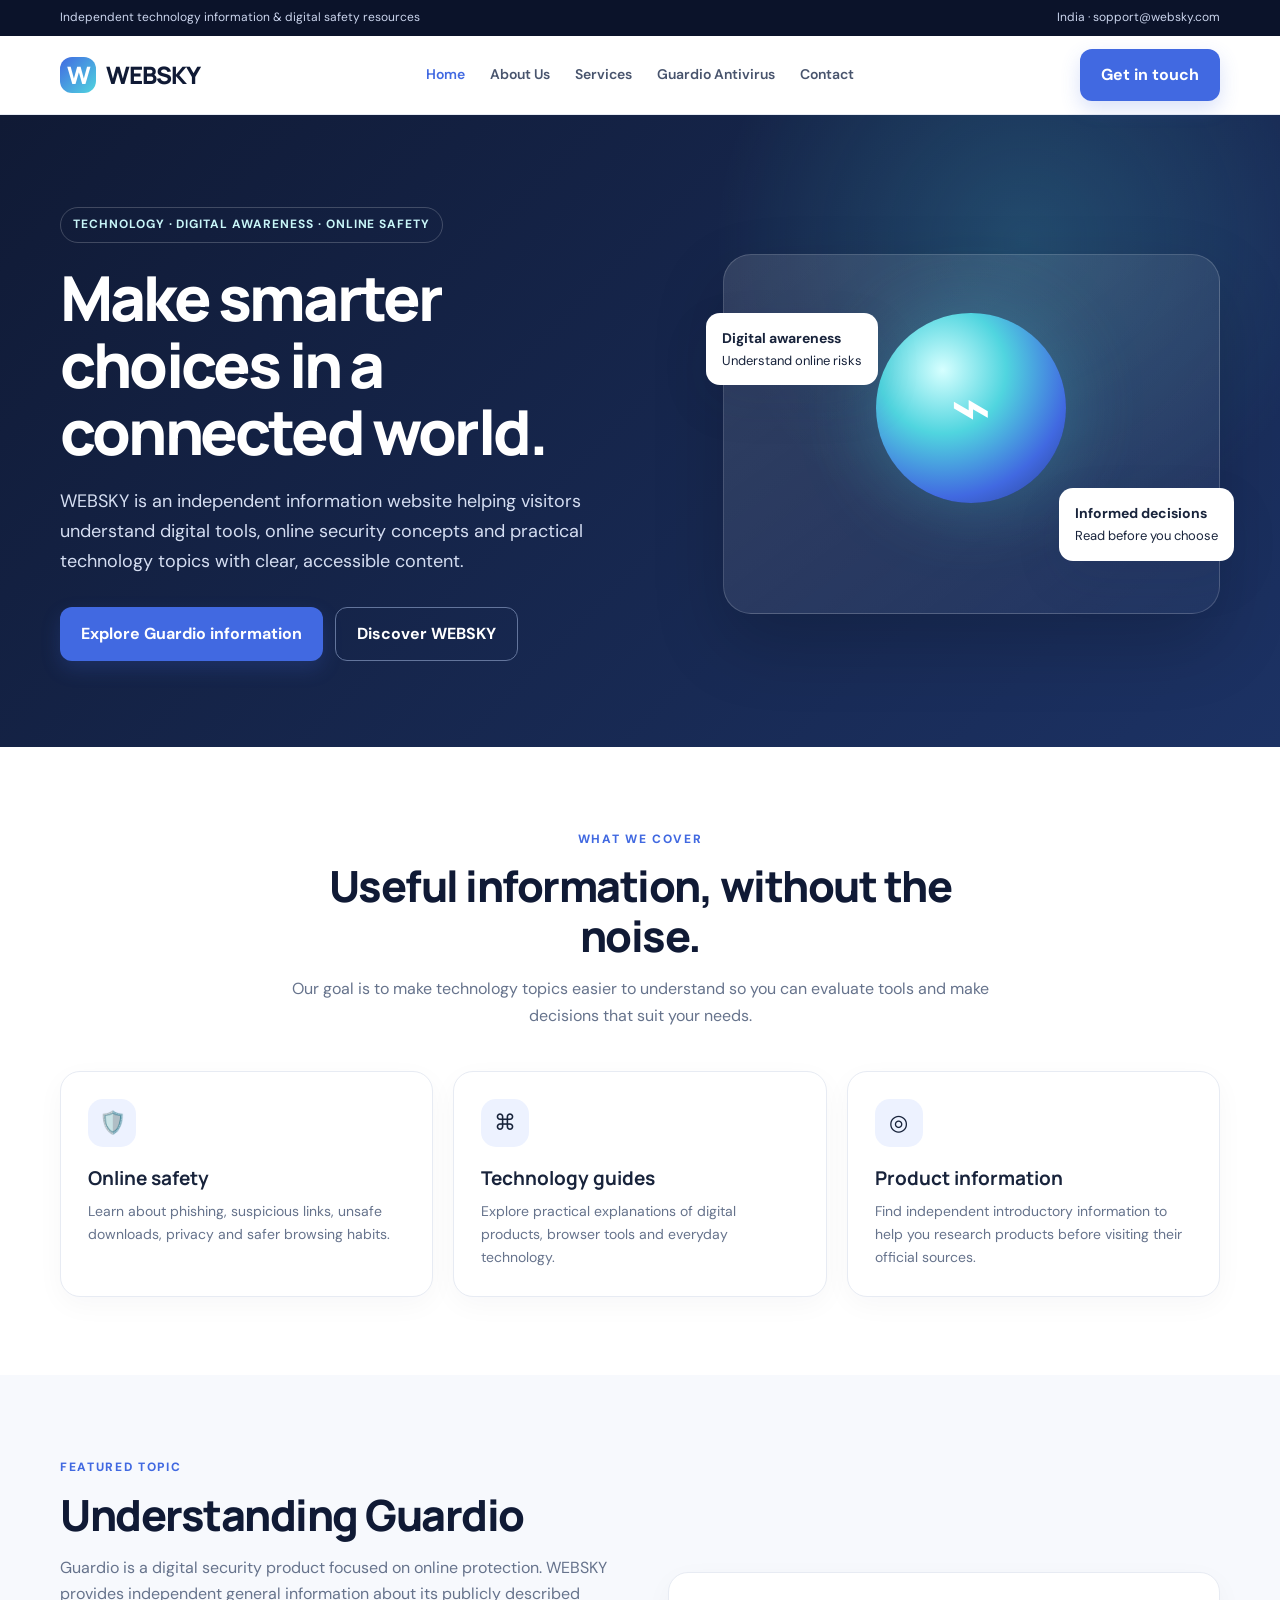
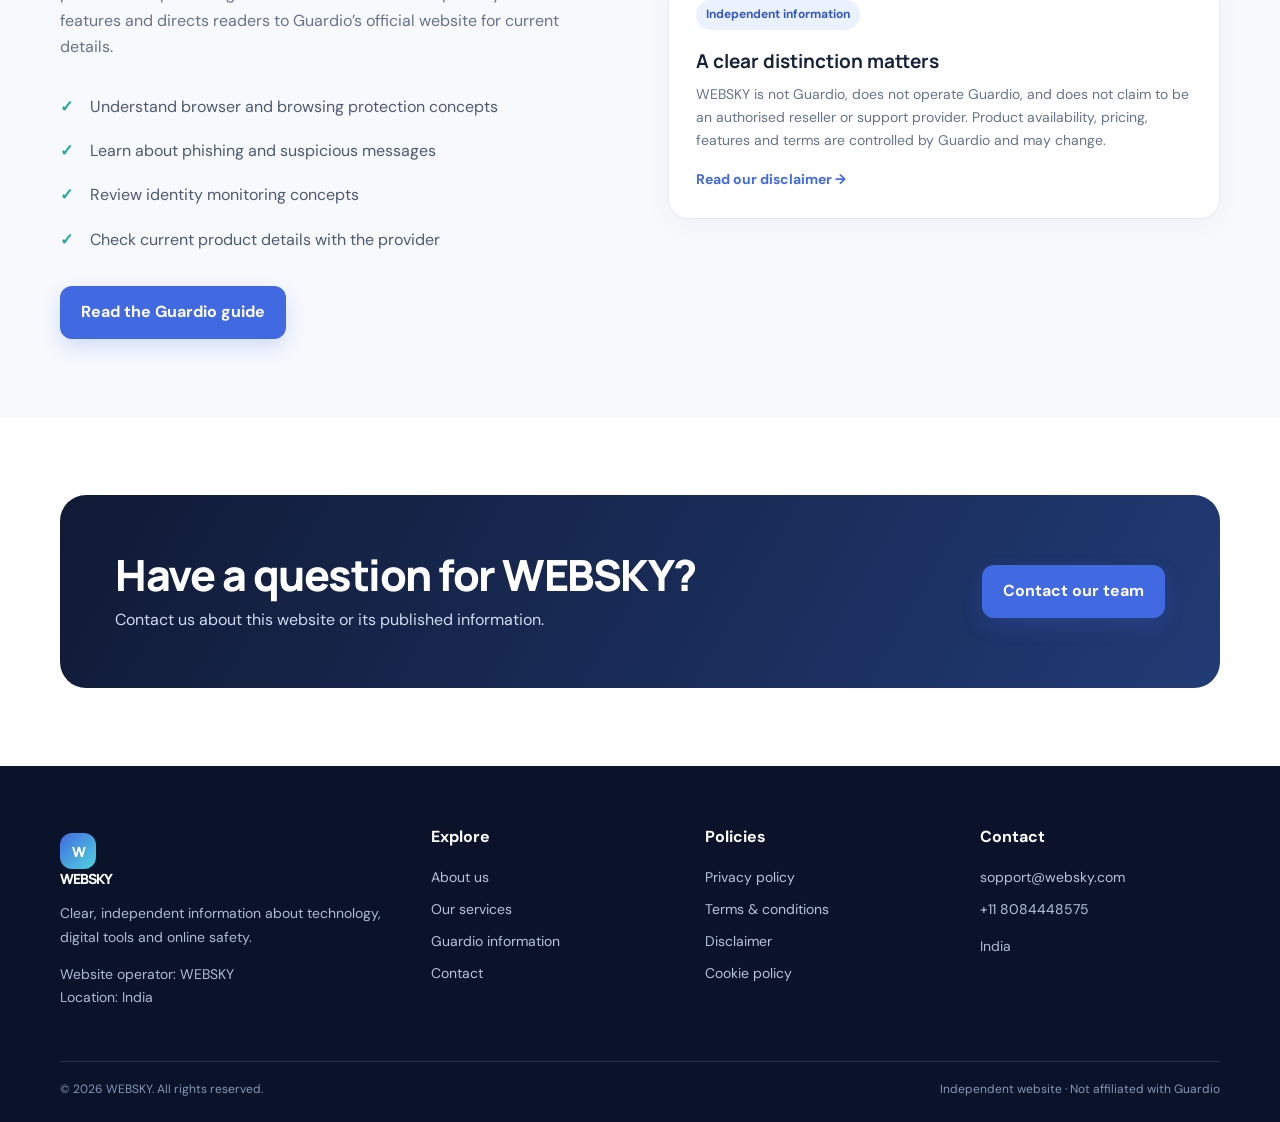
==== commit 7fd27d8a: "Add files via upload" ====
--- a/index.html
+++ b/index.html
@@ -1,7 +1,7 @@
 <!doctype html>
 <html lang="en"><head><meta charset="utf-8"><meta name="viewport" content="width=device-width, initial-scale=1">
 <title>Technology & Online Safety Information | WEBSKY</title><meta name="description" content="WEBSKY shares independent technology information, digital safety guidance and useful online resources.">
-<meta name="theme-color" content="#101a35"><link rel="stylesheet" href="assets/style.css"></head><body>
+<meta name="theme-color" content="#101a35"><link rel="stylesheet" href="style.css"></head><body>
 <div class="topbar"><div class="wrap"><span>Independent technology information & digital safety resources</span><span>India · <a href="mailto:sopport@websky.com">sopport@websky.com</a></span></div></div>
 <header class="nav"><div class="wrap navin"><a class="brand" href="index.html"><span class="brandmark">W</span>WEBSKY</a>
 <nav class="links"><a class="active" href="index.html">Home</a><a class="" href="about.html">About Us</a><a class="" href="services.html">Services</a><a class="" href="guardio.html">Guardio Antivirus</a><a class="" href="contact.html">Contact</a></nav><a class="btn navcta" href="contact.html">Get in touch</a><button class="menu" aria-label="Toggle navigation" aria-expanded="false">☰</button></div></header>
@@ -21,4 +21,4 @@
 <div><h4>Policies</h4><a href="privacy-policy.html">Privacy policy</a><a href="terms.html">Terms & conditions</a><a href="disclaimer.html">Disclaimer</a><a href="cookie-policy.html">Cookie policy</a></div>
 <div><h4>Contact</h4><a href="mailto:sopport@websky.com">sopport@websky.com</a><a href="tel:+118084448575">+11 8084448575</a><p>India</p></div>
 </div><div class="copyright"><span>© <span data-year></span> WEBSKY. All rights reserved.</span><span>Independent website · Not affiliated with Guardio</span></div></div></footer>
-<script src="assets/script.js"></script></body></html>
+<script src="script.js"></script></body></html>
--- a/style.css
+++ b/style.css
@@ -0,0 +1,5 @@
+@import url('https://fonts.googleapis.com/css2?family=DM+Sans:wght@400;500;600;700&family=Manrope:wght@400;500;600;700;800&display=swap');
+:root{--navy:#101a35;--navy2:#17264b;--blue:#4169e1;--cyan:#50d5df;--ink:#18233b;--muted:#66738c;--line:#e7ebf3;--bg:#f7f9fd;--white:#fff;--shadow:0 18px 50px rgba(22,40,82,.09)}
+*{box-sizing:border-box}html{scroll-behavior:smooth}body{margin:0;font-family:'DM Sans',sans-serif;color:var(--ink);background:#fff;line-height:1.65}a{color:inherit;text-decoration:none}.wrap{width:min(1160px,calc(100% - 40px));margin:auto}.topbar{background:#0b132a;color:#cbd5ed;font-size:12px;padding:8px 0}.topbar .wrap{display:flex;justify-content:space-between;gap:16px}.nav{position:sticky;top:0;z-index:20;background:rgba(255,255,255,.94);backdrop-filter:blur(14px);border-bottom:1px solid var(--line)}.navin{height:78px;display:flex;align-items:center;justify-content:space-between;gap:24px}.brand{display:flex;align-items:center;gap:10px;font:800 24px Manrope,sans-serif;letter-spacing:-1px;color:var(--navy)}.brandmark{width:36px;height:36px;border-radius:12px;background:linear-gradient(135deg,var(--blue),var(--cyan));display:grid;place-items:center;color:#fff;font-weight:800}.links{display:flex;align-items:center;gap:25px;font-size:14px;font-weight:600;color:#48546d}.links a:hover,.links a.active{color:var(--blue)}.btn{display:inline-flex;align-items:center;justify-content:center;padding:13px 21px;border-radius:12px;background:var(--blue);color:white;font-weight:700;border:0;cursor:pointer;box-shadow:0 8px 20px rgba(65,105,225,.2)}.btn:hover{transform:translateY(-1px);background:#3158ce}.btn.outline{background:#fff;color:var(--navy);border:1px solid var(--line);box-shadow:none}.menu{display:none;background:none;border:0;font-size:26px}.hero{background:radial-gradient(circle at 80% 20%,rgba(80,213,223,.2),transparent 27%),linear-gradient(135deg,#101a35,#1c3264);color:white;padding:92px 0 86px;overflow:hidden}.hero-grid{display:grid;grid-template-columns:1.1fr .9fr;gap:55px;align-items:center}.eyebrow{display:inline-flex;align-items:center;gap:8px;padding:7px 12px;border:1px solid rgba(255,255,255,.2);border-radius:30px;color:#c8f6f8;font-size:12px;font-weight:700;letter-spacing:.08em;text-transform:uppercase}.hero h1{font:800 clamp(40px,5vw,62px)/1.08 Manrope,sans-serif;letter-spacing:-2.8px;margin:22px 0}.hero p{font-size:18px;color:#d5def2;max-width:620px}.hero-actions{display:flex;gap:12px;flex-wrap:wrap;margin-top:30px}.hero .outline{background:transparent;color:white;border-color:#63759c}.visual{min-height:360px;border:1px solid rgba(255,255,255,.17);border-radius:28px;background:linear-gradient(145deg,rgba(255,255,255,.12),rgba(255,255,255,.035));padding:28px;position:relative;box-shadow:0 30px 70px rgba(0,0,0,.18)}.orb{width:190px;height:190px;border-radius:50%;margin:30px auto;background:radial-gradient(circle at 35% 30%,#d6ffff,#50d5df 35%,#4169e1 70%,#253b83);box-shadow:0 0 80px rgba(80,213,223,.3);display:grid;place-items:center;font-size:70px}.floatcard{position:absolute;background:white;color:var(--ink);padding:14px 16px;border-radius:14px;box-shadow:var(--shadow);font-size:13px}.floatcard strong{display:block;font-size:14px}.fc1{left:-18px;top:58px}.fc2{right:-15px;bottom:52px}.section{padding:78px 0}.section.soft{background:var(--bg)}.section-head{text-align:center;max-width:700px;margin:0 auto 42px}.kicker{font-size:12px;text-transform:uppercase;letter-spacing:.14em;color:var(--blue);font-weight:800}.section h2,.pagehero h1{font:800 clamp(30px,4vw,43px)/1.15 Manrope,sans-serif;letter-spacing:-1.5px;margin:10px 0 14px;color:var(--navy)}.section-head p,.muted{color:var(--muted)}.grid3{display:grid;grid-template-columns:repeat(3,1fr);gap:20px}.grid2{display:grid;grid-template-columns:repeat(2,1fr);gap:22px}.feature,.panel,.contact-card{padding:27px;border:1px solid var(--line);border-radius:20px;background:white;box-shadow:0 8px 28px rgba(20,35,70,.035)}.feature .ico{width:48px;height:48px;border-radius:15px;background:#edf2ff;display:grid;place-items:center;font-size:22px;margin-bottom:18px}.feature h3,.panel h3{font:700 19px Manrope,sans-serif;margin:0 0 9px}.feature p,.panel p{margin:0;color:var(--muted);font-size:14px}.split{display:grid;grid-template-columns:1fr 1fr;gap:55px;align-items:center}.checklist{list-style:none;padding:0;margin:24px 0}.checklist li{padding:9px 0 9px 30px;position:relative;color:#4d5a73}.checklist li:before{content:'✓';position:absolute;left:0;color:#1da99d;font-weight:900}.darkband{background:linear-gradient(120deg,#101a35,#213b75);color:white;padding:55px;border-radius:26px;display:flex;justify-content:space-between;align-items:center;gap:25px}.darkband h2{color:white;margin:0 0 8px}.darkband p{color:#d0daf0;margin:0}.pagehero{background:linear-gradient(135deg,#f2f6ff,#eefcfc);padding:68px 0}.pagehero p{color:var(--muted);max-width:720px}.crumb{font-size:13px;color:var(--blue);font-weight:700}.content{padding:60px 0}.prose{max-width:850px}.prose h2{font:800 25px Manrope,sans-serif;margin:30px 0 10px;color:var(--navy)}.prose h3{font:700 18px Manrope,sans-serif;margin:24px 0 8px}.prose p,.prose li{color:#536078}.note{padding:17px 20px;background:#f1f6ff;border-left:4px solid var(--blue);border-radius:8px;color:#43516c}.formgrid{display:grid;grid-template-columns:1fr 1fr;gap:16px}.field{display:flex;flex-direction:column;gap:7px;margin-bottom:16px}.field label{font-weight:700;font-size:13px}.field input,.field textarea,.field select{width:100%;border:1px solid #dce2ed;border-radius:10px;padding:13px 14px;font:inherit;background:white}.field textarea{min-height:140px;resize:vertical}.footer{background:#0b132a;color:#cbd5e8;padding:58px 0 22px}.footgrid{display:grid;grid-template-columns:1.4fr 1fr 1fr 1fr;gap:35px}.footer h4{color:#fff;margin:0 0 15px}.footer a{display:block;color:#b7c3dc;font-size:14px;margin:9px 0}.footer a:hover{color:#fff}.footer p{font-size:14px;color:#aebbd6}.copyright{border-top:1px solid #263451;margin-top:38px;padding-top:18px;font-size:12px;color:#8797b7;display:flex;justify-content:space-between;gap:15px;flex-wrap:wrap}.small{font-size:12px;color:var(--muted)}.faq details{border-bottom:1px solid var(--line);padding:17px 0}.faq summary{font-weight:700;cursor:pointer}.faq p{color:var(--muted);margin-bottom:0}.pill{display:inline-block;background:#eaf1ff;color:#3559bd;padding:5px 10px;border-radius:30px;font-size:12px;font-weight:700}.notice{background:#fff8e8;border:1px solid #f3dfae;border-radius:12px;padding:15px;color:#73551c;font-size:13px}
+@media(max-width:850px){.links{display:none;position:absolute;top:78px;left:0;right:0;background:white;padding:20px;flex-direction:column;align-items:flex-start;border-bottom:1px solid var(--line)}.links.open{display:flex}.menu{display:block}.navcta{display:none}.hero-grid,.split{grid-template-columns:1fr}.hero{padding:65px 0}.visual{max-width:520px;width:100%;margin:auto}.grid3{grid-template-columns:1fr 1fr}.footgrid{grid-template-columns:1fr 1fr}.darkband{padding:32px;display:block}.darkband .btn{margin-top:20px}}
+@media(max-width:560px){.wrap{width:min(100% - 28px,1160px)}.grid3,.grid2,.formgrid{grid-template-columns:1fr}.hero h1{letter-spacing:-1.5px}.section{padding:58px 0}.footgrid{grid-template-columns:1fr 1fr}.topbar .wrap{font-size:11px}.visual{min-height:300px}.orb{width:150px;height:150px;font-size:55px}.fc1{left:0}.fc2{right:0}}
